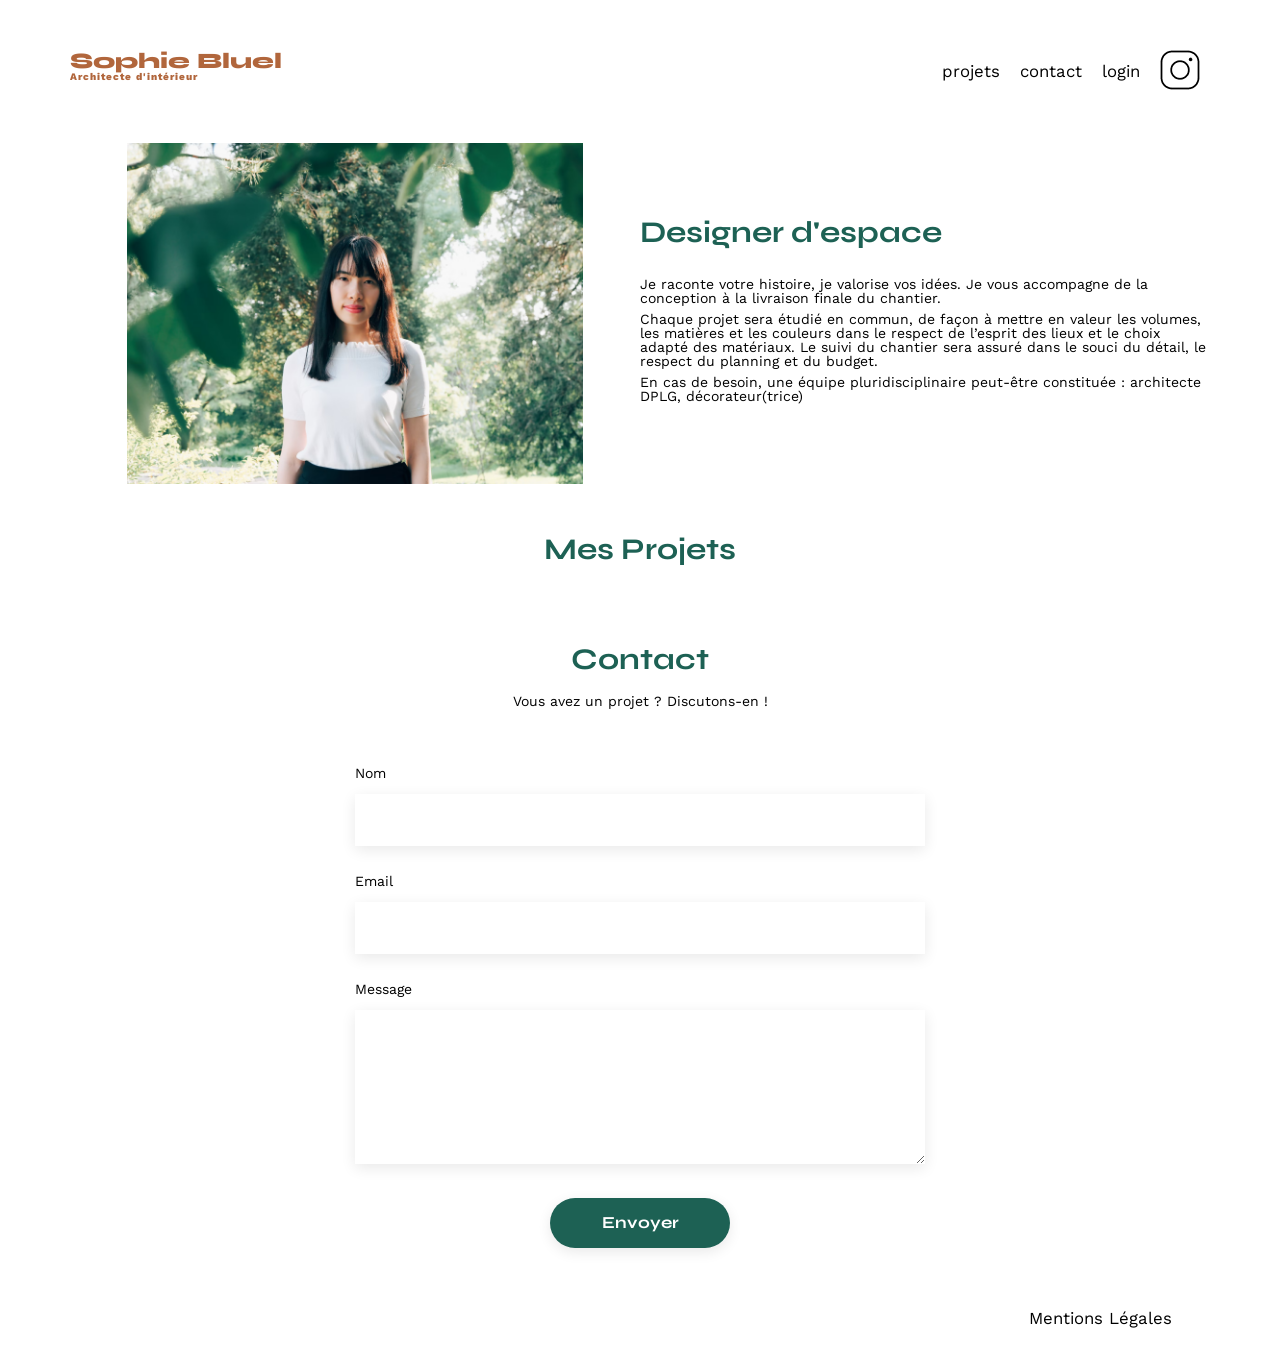
==== FrontEnd/index.html @ 0e16ee72 "Initial commit" ====
<!DOCTYPE html>
<html lang="fr">

<head>
	<meta charset="UTF-8">
	<title>Sophie Bluel - Architecte d'intérieur</title>
	<meta name="viewport" content="width=device-width, initial-scale=1.0">
	<link rel="preconnect" href="https://fonts.googleapis.com">
	<link rel="preconnect" href="https://fonts.gstatic.com" crossorigin>
	<link href="https://fonts.googleapis.com/css2?family=Syne:wght@700;800&family=Work+Sans&display=swap"
		rel="stylesheet">
	<meta name="description" content="">
	<link rel="stylesheet" href="https://cdnjs.cloudflare.com/ajax/libs/font-awesome/6.2.1/css/all.min.css">
	<link rel="stylesheet" href="./assets/style.css">
	<script src="./assets/script.js" type="module" defer></script>

</head>

<body>
	<header>
		<h1>Sophie Bluel <span>Architecte d'intérieur</span></h1>
		<nav>
			<ul>
				<li>projets</li>
				<li>contact</li>
				<li>login</li>
				<li><img src="./assets/icons/instagram.png" alt="Instagram"></li>
			</ul>
		</nav>
	</header>
	<main>
		<section id="introduction">
			<figure>
				<img src="./assets/images/sophie-bluel.png" alt="">
			</figure>
			<article>
				<h2>Designer d'espace</h2>
				<p>Je raconte votre histoire, je valorise vos idées. Je vous accompagne de la conception à la livraison
					finale du chantier.</p>
				<p>Chaque projet sera étudié en commun, de façon à mettre en valeur les volumes, les matières et les
					couleurs dans le respect de l’esprit des lieux et le choix adapté des matériaux. Le suivi du
					chantier sera assuré dans le souci du détail, le respect du planning et du budget.</p>
				<p>En cas de besoin, une équipe pluridisciplinaire peut-être constituée : architecte DPLG,
					décorateur(trice)</p>
			</article>
		</section>
		<section id="portfolio">
			<h2>Mes Projets</h2>
			<div class="gallery">

			</div>
		</section>
		<section id="contact">
			<h2>Contact</h2>
			<p>Vous avez un projet ? Discutons-en !</p>
			<form action="#" method="post">
				<label for="name">Nom</label>
				<input type="text" name="name" id="name">
				<label for="email">Email</label>
				<input type="email" name="email" id="email">
				<label for="message">Message</label>
				<textarea name="message" id="message" cols="30" rows="10"></textarea>
				<input type="submit" value="Envoyer">
			</form>
		</section>
	</main>

	<footer>
		<nav>
			<ul>
				<li>Mentions Légales</li>
			</ul>
		</nav>
	</footer>
</body>

</html>
---- FrontEnd/assets/style.css ----
/* http://meyerweb.com/eric/tools/css/reset/
   v2.0 | 20110126
   License: none (public domain)
*/

html,
body,
div,
span,
applet,
object,
iframe,
h1,
h2,
h3,
h4,
h5,
h6,
p,
blockquote,
pre,
a,
abbr,
acronym,
address,
big,
cite,
code,
del,
dfn,
em,
img,
ins,
kbd,
q,
s,
samp,
small,
strike,
strong,
sub,
sup,
tt,
var,
b,
u,
i,
center,
dl,
dt,
dd,
ol,
ul,
li,
fieldset,
form,
label,
legend,
table,
caption,
tbody,
tfoot,
thead,
tr,
th,
td,
article,
aside,
canvas,
details,
embed,
figure,
figcaption,
footer,
header,
hgroup,
menu,
nav,
output,
ruby,
section,
summary,
time,
mark,
audio,
video {
	margin: 0;
	padding: 0;
	border: 0;
	font-size: 100%;
	font: inherit;
	vertical-align: baseline;
}

/* HTML5 display-role reset for older browsers */
article,
aside,
details,
figcaption,
figure,
footer,
header,
hgroup,
menu,
nav,
section {
	display: block;
}

body {
	line-height: 1;
}

ol,
ul {
	list-style: none;
}

blockquote,
q {
	quotes: none;
}

blockquote:before,
blockquote:after,
q:before,
q:after {
	content: '';
	content: none;
}

table {
	border-collapse: collapse;
	border-spacing: 0;
}

/** end reset css**/
body {
	max-width: 1140px;
	margin: auto;
	font-family: 'Work Sans';
	font-size: 14px;
}

header {
	display: flex;
	justify-content: space-between;
	margin: 50px 0
}

section {
	margin: 50px 0
}

h1 {
	display: flex;
	flex-direction: column;
	font-family: 'Syne';
	font-size: 22px;
	font-weight: 800;
	color: #B1663C
}

h1>span {
	font-family: 'Work Sans';
	font-size: 10px;
	letter-spacing: 0.1em;
	;
}

h2 {
	font-family: 'Syne';
	font-weight: 700;
	font-size: 30px;
	color: #1D6154
}

nav ul {
	display: flex;
	align-items: center;
	list-style-type: none;

}

nav li {
	padding: 0 10px;
	font-size: 1.2em;
}

li:hover {
	color: #B1663C;
}

#introduction {
	display: flex;
	align-items: center;
}

#introduction figure {
	flex: 1
}

#introduction img {
	display: block;
	margin: auto;
	width: 80%;
}

#introduction article {
	flex: 1
}

#introduction h2 {
	margin-bottom: 1em;
}

#introduction p {
	margin-bottom: 0.5em;
}

#portfolio h2 {
	order: 0;
	text-align: center;
	margin-bottom: 1em;
}

.gallery {
	order: 2;
	width: 100%;
	display: grid;
	grid-template-columns: 1fr 1fr 1fr;
	grid-column-gap: 20px;
	grid-row-gap: 20px;
}

.gallery img {
	width: 100%;

}

#contact {
	width: 50%;
	margin: auto;
}

#contact>* {
	text-align: center;

}

#contact h2 {
	margin-bottom: 20px;
}

#contact form {
	text-align: left;
	margin-top: 30px;
	display: flex;
	flex-direction: column;
}

#contact input {
	height: 50px;
	font-size: 1.2em;
	border: none;
	box-shadow: 0px 4px 14px rgba(0, 0, 0, 0.09);
}

#contact label {
	margin: 2em 0 1em 0;
}

#contact textarea {
	border: none;
	box-shadow: 0px 4px 14px rgba(0, 0, 0, 0.09);
}

#contact a {
	display: flex;
	align-items: center;
	justify-content: center;
	color: black;
}


input[type="submit"] {
	font-family: 'Syne';
	font-weight: 700;
	color: white;
	background-color: #1D6154;
	margin: 2em auto;
	width: 180px;
	text-align: center;
	border-radius: 60px;
}

footer nav ul {
	display: flex;
	justify-content: flex-end;
	margin: 2em
}


.portfolio_filter {
	order: 1;
	display: flex;
	justify-content: center;
	align-items: center;
	gap: 10px;
	margin-bottom: 51px;
	height: 38px;


}

.portfolio_filter button {
	border: solid 1px #1D6154;
	border-radius: 20px;
	color: #1D6154;
	font-size: 16px;
}

section#portfolio {
	display: flex;
	align-items: center;
	flex-direction: column;
}
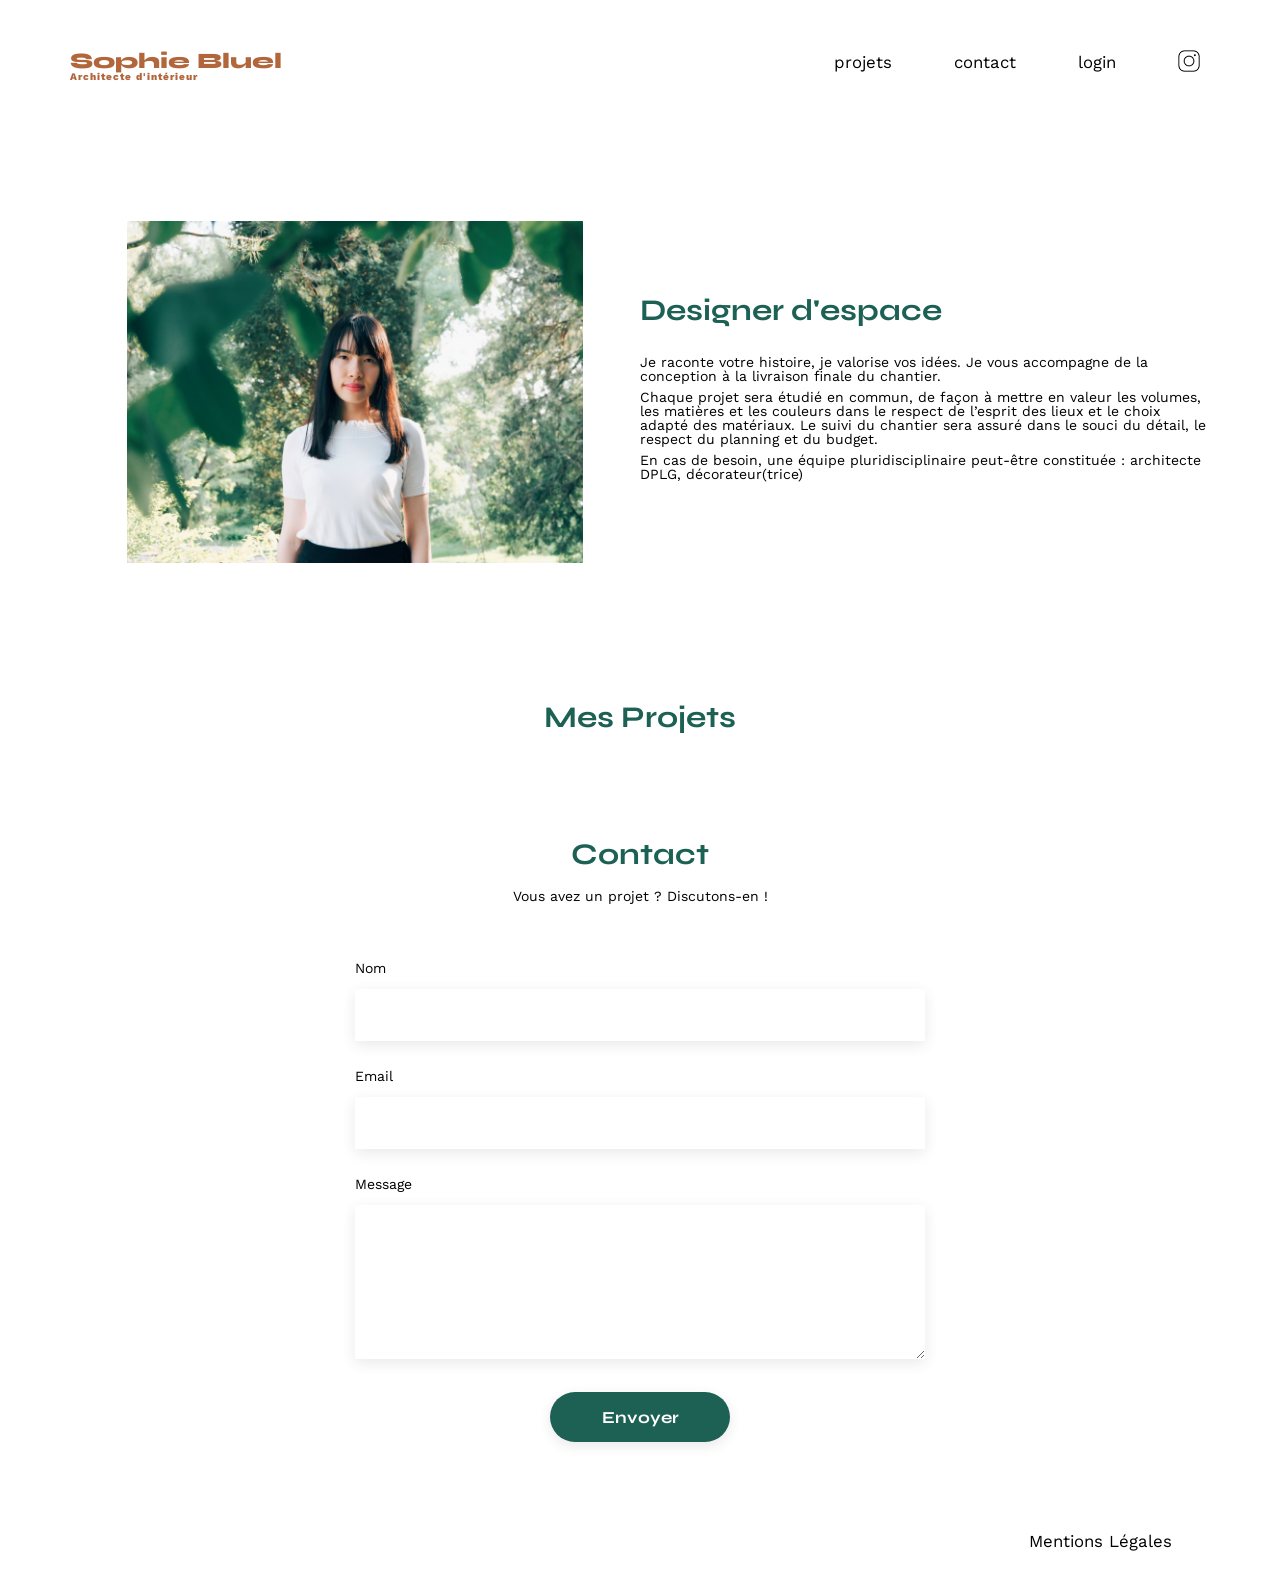
==== commit e8ebdc73: "Finalisation Projet Style" ====
--- a/FrontEnd/index.html
+++ b/FrontEnd/index.html
@@ -9,24 +9,29 @@
 	<link rel="preconnect" href="https://fonts.gstatic.com" crossorigin>
 	<link href="https://fonts.googleapis.com/css2?family=Syne:wght@700;800&family=Work+Sans&display=swap"
 		rel="stylesheet">
+	<link href="https://fonts.googleapis.com/css2?family=Work+Sans:wght@400;500;600;700&display=swap" rel="stylesheet">
+
 	<meta name="description" content="">
 	<link rel="stylesheet" href="https://cdnjs.cloudflare.com/ajax/libs/font-awesome/6.2.1/css/all.min.css">
 	<link rel="stylesheet" href="./assets/style.css">
-	<script src="./assets/script.js" type="module" defer></script>
+	<script src="./main.js" type="module" defer></script>
 
 </head>
 
 <body>
 	<header>
-		<h1>Sophie Bluel <span>Architecte d'intérieur</span></h1>
-		<nav>
-			<ul>
-				<li>projets</li>
-				<li>contact</li>
-				<li>login</li>
-				<li><img src="./assets/icons/instagram.png" alt="Instagram"></li>
-			</ul>
-		</nav>
+		<div id="conteneur_in_header">
+			<h1>Sophie Bluel <span>Architecte d'intérieur</span></h1>
+			<nav>
+				<ul>
+					<li>projets</li>
+					<li>contact</li>
+					<li id="login">login</li>
+					<li><img src="./assets/icons/instagram.png" alt="Instagram"></li>
+				</ul>
+			</nav>
+		</div>
+
 	</header>
 	<main>
 		<section id="introduction">
@@ -45,7 +50,11 @@
 			</article>
 		</section>
 		<section id="portfolio">
-			<h2>Mes Projets</h2>
+			<!-- zone ou es injecté le code js  -->
+			<div id="js-injectZone">
+				<h2>Mes Projets</h2>
+			</div>
+
 			<div class="gallery">
 
 			</div>
--- a/FrontEnd/assets/style.css
+++ b/FrontEnd/assets/style.css
@@ -143,14 +143,14 @@
 }
 
 header {
-	display: flex;
-	justify-content: space-between;
-	margin: 50px 0
-}
-
-section {
-	margin: 50px 0
-}
+	margin: 50px 0px 139px 0px;
+}
+
+header ul img {
+	width: 22px
+}
+
+
 
 h1 {
 	display: flex;
@@ -179,6 +179,7 @@
 	display: flex;
 	align-items: center;
 	list-style-type: none;
+	gap: 42px;
 
 }
 
@@ -221,7 +222,7 @@
 #portfolio h2 {
 	order: 0;
 	text-align: center;
-	margin-bottom: 1em;
+
 }
 
 .gallery {
@@ -229,8 +230,9 @@
 	width: 100%;
 	display: grid;
 	grid-template-columns: 1fr 1fr 1fr;
-	grid-column-gap: 20px;
-	grid-row-gap: 20px;
+	grid-column-gap: 18px;
+	grid-row-gap: 16px;
+	margin-top: 50px;
 }
 
 .gallery img {
@@ -240,7 +242,7 @@
 
 #contact {
 	width: 50%;
-	margin: auto;
+	margin: 57px auto;
 }
 
 #contact>* {
@@ -282,6 +284,9 @@
 	color: black;
 }
 
+#login {
+	cursor: pointer;
+}
 
 input[type="submit"] {
 	font-family: 'Syne';
@@ -300,28 +305,400 @@
 	margin: 2em
 }
 
+.boldLi {
+	font-weight: bold;
+}
+
 
 .portfolio_filter {
 	order: 1;
 	display: flex;
+	justify-content: space-between;
+	align-items: center;
+	gap: 10px;
+	height: 38px;
+
+}
+
+.portfolio_filter button {
+	align-items: center;
+	display: flex;
+	border: solid 1px #1D6154;
 	justify-content: center;
-	align-items: center;
-	gap: 10px;
-	margin-bottom: 51px;
-	height: 38px;
-
-
-}
-
-.portfolio_filter button {
-	border: solid 1px #1D6154;
 	border-radius: 20px;
 	color: #1D6154;
 	font-size: 16px;
+	cursor: pointer;
+	font-size: 16px;
+	font-weight: bold;
+	height: 37px;
+	background-color: white;
+	min-width: 100px;
+	padding: 9px;
+}
+
+.portfolio_filter button.button_clicked {
+	color: white;
+	background-color: #1D6154;
 }
 
 section#portfolio {
 	display: flex;
 	align-items: center;
 	flex-direction: column;
+	margin-top: 139px;
+}
+
+/* ---------------------------------modal--------------------------- */
+.modal {
+	position: fixed;
+	display: flex;
+	align-items: center;
+	justify-content: center;
+	top: 0;
+	left: 0;
+	width: 100%;
+	height: 100%;
+	background: rgba(0, 0, 0, 0.5);
+}
+
+.modal-wrapper {
+	overflow-x: hidden;
+	overflow-y: auto;
+	width: 630px;
+	height: 688px;
+	max-width: calc(100vw - 20px);
+	max-height: calc(100vh - 20px);
+	padding: 20px;
+	background-color: white;
+
+}
+
+.modal-wrapper h2 {
+	margin-bottom: 46px;
+	font-size: 26px;
+	color: #000000;
+}
+
+.modal-wrapper .modal-works {
+	padding: none;
+	grid-column-gap: 9px;
+	grid-row-gap: 29px;
+}
+
+/* ________________________ */
+
+/* Conteneur glissant */
+.slide-container {
+	display: flex;
+	width: 200%;
+	transition: transform 0.5s ease-in-out;
+}
+
+/* Chaque panneau 50% dde 200%*/
+.slide {
+	display: flex;
+	max-height: 100%;
+	width: 50%;
+	padding: 20px;
+	box-sizing: border-box;
+	flex-direction: column;
+	align-items: center;
+}
+
+/* État affichant le formulaire */
+.slide-container.show-form {
+	transform: translateX(-50%);
+}
+
+/* État initial : galerie */
+.slide-container.show-gallery {
+	transform: translateX(0%);
+}
+
+
+button.js-switch-to-form:hover,
+button.js-switch-to-gallery:hover {
+	background-color: #555;
+}
+
+
+
+.modal-img {
+	height: 100%;
+	width: 100%;
+	object-fit: cover;
+}
+
+.modal-works {
+	display: grid;
+	grid-template-columns: repeat(auto-fill, minmax(100px, 1fr));
+	gap: 10px;
+	padding: 10px;
+	align-items: start;
+}
+
+#js-injectZone {
+	display: flex;
+	align-items: center;
+	justify-content: center;
+	gap: 31px;
+}
+
+a.js-modal {
+	text-decoration: none;
+	color: black;
+}
+
+.js-modal-close .fa-solid,
+.fas {
+	font-weight: 900;
+	font-size: 22px;
+}
+
+#modal {
+	color: rgb(22, 3, 3);
+	text-decoration: none;
+}
+
+.admin_nav {
+	display: flex;
+	align-items: center;
+	justify-content: center;
+	gap: 10px;
+	order: 1;
+	height: 59px;
+	width: 100%;
+	color: white;
+	background-color: black;
+	margin-bottom: 38px;
+}
+
+
+.header_admin {
+	display: flex;
+	flex-direction: column;
+	margin: 0px 0px 50px 0px;
+}
+
+#conteneur_in_header {
+	display: flex;
+	flex-direction: row;
+	justify-content: space-between;
+	order: 2;
+}
+
+.trash_conteneur {
+	display: flex;
+	align-items: center;
+	justify-content: center;
+	cursor: pointer;
+	background-color: black;
+	position: absolute;
+	right: 1px;
+	top: 1px;
+	padding: 4px;
+}
+
+.modal-item {
+	position: relative;
+}
+
+.fa-style {
+	color: white;
+}
+
+
+
+.modal-button_conteneur {
+	display: flex;
+	align-items: center;
+	justify-content: space-between;
+}
+
+.modal-button_conteneur button {
+	background: none;
+	border: none;
+	padding: 0px;
+	cursor: pointer;
+
+}
+
+.modal-down-page {
+	margin-top: 50px;
+	display: flex;
+	width: 80%;
+	border-top: solid 1px black;
+}
+
+form .modal-down-page {
+	margin-top: 50px;
+	display: flex;
+	width: 100%;
+	flex-direction: column;
+	align-items: center;
+	border-top: solid 1px #B3B3B3;
+}
+
+.modal_down_btn {
+	font-family: 'Syne';
+	font-weight: 700;
+	color: white;
+	margin: 2em auto;
+	width: 237px;
+	text-align: center;
+	border-radius: 60px;
+	height: 36px;
+	cursor: pointer;
+	border: none;
+}
+
+.modal_down_btn--add {
+	background-color: #1D6154;
+}
+
+.modal_down_btn--validate {
+	background-color: grey;
+}
+
+.modal_down_btn--validate-true {
+	background-color: #1D6154;
+}
+
+.btn-hidd {
+	visibility: hidden;
+}
+
+#drop-area {
+	padding: 0px 30px;
+	display: flex;
+	flex-direction: column;
+	align-items: center;
+	position: relative;
+	overflow: hidden;
+	justify-content: center;
+	gap: 6px;
+	height: 169px;
+	text-align: center;
+	cursor: pointer;
+	margin-bottom: 1rem;
+	background-color: #E8F1F6;
+	min-height: 150px;
+	transition: background-color 0.2s, border-color 0.2s;
+}
+
+#drop-area.hover {
+	background-color: #eef;
+	border-color: #339;
+}
+
+#preview {
+	max-width: 100%;
+	max-height: 100%;
+	object-fit: contain;
+	display: none;
+}
+
+.add-button {
+	width: 173px;
+	height: 36px;
+	border-radius: 50px;
+	border: none;
+	background-color: #CBD6DC;
+	color: #306685;
+	font-size: 14px;
+	font-family: 'Work Sans', sans-serif;
+	cursor: pointer;
+}
+
+.input-conteneur {
+	display: flex;
+	flex-direction: column;
+	gap: 10px;
+	margin-bottom: 21px;
+}
+
+.input-box {
+	height: 51px;
+	border: none;
+	box-shadow: 0px 4px 14px 0px rgba(0, 0, 0, 0.09);
+}
+
+#upload-form {
+	display: flex;
+	flex-direction: column;
+	width: 420px;
+}
+
+.select-wrapper {
+	position: relative;
+	width: 100%;
+	max-width: 300px;
+	display: flex;
+	flex-direction: column;
+	gap: 10px;
+}
+
+.select-wrapper .input-box {
+	height: 51px;
+	width: 141%;
+	padding: 0.5rem 2rem 0.5rem 0.8rem;
+	font-size: 1rem;
+	appearance: none;
+	-webkit-appearance: none;
+	-moz-appearance: none;
+	background-color: white;
+}
+
+.select-wrapper::after {
+	content: ">";
+	position: absolute;
+	top: 68%;
+	right: -6.2rem;
+	transform: translateY(-50%) rotate(90deg);
+	pointer-events: none;
+	font-size: 0.8rem;
+	color: #555;
+}
+
+.js-add-picture .fa-regular {
+	font-size: 76px;
+	color: #B9C5CC;
+}
+
+.js-add-picture p {
+	font-size: 10px;
+	font-family: 'Work Sans', sans-serif;
+	margin: 1px 0px 0px 0px;
+
+}
+
+button#Appartements {
+	min-width: 157px;
+}
+
+button#Hotels\ \&\ restaurants {
+	min-width: 198px;
+}
+
+figcaption {
+	margin: 7px;
+	font-size: 13px;
+	font-weight: 400;
+}
+
+.login_footer {
+	margin-top: 355px;
+}
+
+.admin_margin {
+	margin-bottom: 41px;
+}
+
+i.fa-solid.fa-arrow-left {
+	font-size: 21px;
+}
+
+i.fa-solid.fa-trash.fa-style {
+	font-size: 9px;
 }
